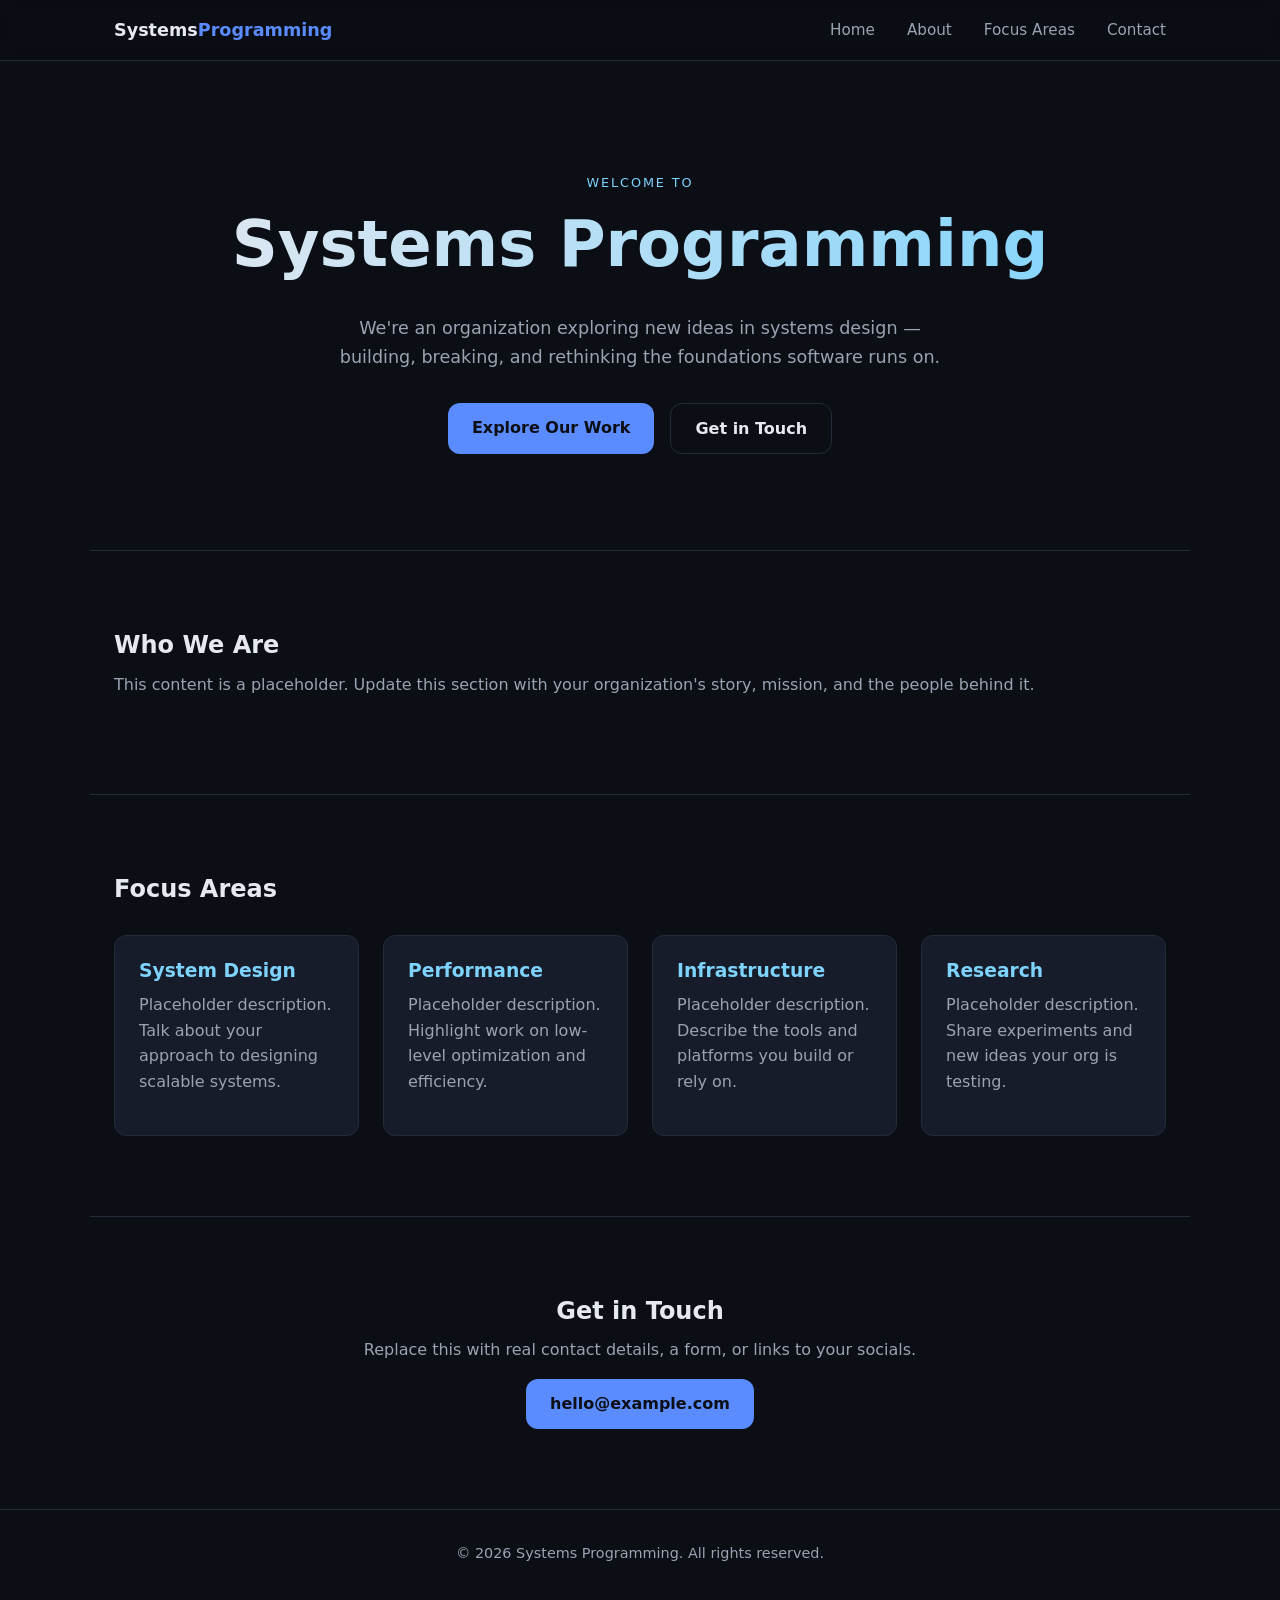
==== index.html @ 07f02024 "new restructure" ====
<!DOCTYPE html>
<html lang="en">
<head>
  <meta charset="UTF-8" />
  <meta name="viewport" content="width=device-width, initial-scale=1.0" />
  <title>Systems Programming Org</title>
  <link rel="stylesheet" href="styles.css" />
</head>
<body>
  <header class="site-header">
    <nav class="navbar">
      <a href="#home" class="logo">Systems<span>Programming</span></a>
      <ul class="nav-links">
        <li><a href="#home">Home</a></li>
        <li><a href="#about">About</a></li>
        <li><a href="#focus">Focus Areas</a></li>
        <li><a href="#contact">Contact</a></li>
      </ul>
      <button class="nav-toggle" aria-label="Toggle navigation">
        <span></span>
        <span></span>
        <span></span>
      </button>
    </nav>
  </header>

  <main>
    <section id="home" class="hero">
      <div class="hero-content">
        <p class="eyebrow">Welcome to</p>
        <h1>Systems Programming</h1>
        <p class="tagline">
          We're an organization exploring new ideas in systems design — building,
          breaking, and rethinking the foundations software runs on.
        </p>
        <div class="hero-actions">
          <a href="#focus" class="btn btn-primary">Explore Our Work</a>
          <a href="#contact" class="btn btn-secondary">Get in Touch</a>
        </div>
      </div>
    </section>

    <section id="about" class="about">
      <h2>Who We Are</h2>
      <p>
        This content is a placeholder. Update this section with your
        organization's story, mission, and the people behind it.
      </p>
    </section>

    <section id="focus" class="focus">
      <h2>Focus Areas</h2>
      <div class="card-grid">
        <article class="card">
          <h3>System Design</h3>
          <p>Placeholder description. Talk about your approach to designing scalable systems.</p>
        </article>
        <article class="card">
          <h3>Performance</h3>
          <p>Placeholder description. Highlight work on low-level optimization and efficiency.</p>
        </article>
        <article class="card">
          <h3>Infrastructure</h3>
          <p>Placeholder description. Describe the tools and platforms you build or rely on.</p>
        </article>
        <article class="card">
          <h3>Research</h3>
          <p>Placeholder description. Share experiments and new ideas your org is testing.</p>
        </article>
      </div>
    </section>

    <section id="contact" class="contact">
      <h2>Get in Touch</h2>
      <p>Replace this with real contact details, a form, or links to your socials.</p>
      <a href="mailto:hello@example.com" class="btn btn-primary">hello@example.com</a>
    </section>
  </main>

  <footer class="site-footer">
    <p>&copy; <span id="year"></span> Systems Programming. All rights reserved.</p>
  </footer>

  <script src="script.js"></script>
</body>
</html>
---- styles.css ----
:root {
  --bg: #0b0e14;
  --bg-alt: #121622;
  --surface: #171c2b;
  --text: #e6e9f0;
  --text-muted: #9aa3b2;
  --accent: #5b8cff;
  --accent-alt: #7dd3fc;
  --border: #242a3a;
  --radius: 12px;
  --max-width: 1100px;
}

* {
  box-sizing: border-box;
}

html {
  scroll-behavior: smooth;
}

body {
  margin: 0;
  font-family: "Segoe UI", system-ui, -apple-system, sans-serif;
  background: var(--bg);
  color: var(--text);
  line-height: 1.6;
}

h1, h2, h3 {
  line-height: 1.2;
  margin: 0 0 0.5em;
}

p {
  margin: 0 0 1em;
  color: var(--text-muted);
}

a {
  color: var(--accent-alt);
}

/* Header */
.site-header {
  position: sticky;
  top: 0;
  z-index: 100;
  background: rgba(11, 14, 20, 0.85);
  backdrop-filter: blur(8px);
  border-bottom: 1px solid var(--border);
}

.navbar {
  max-width: var(--max-width);
  margin: 0 auto;
  display: flex;
  align-items: center;
  justify-content: space-between;
  padding: 1rem 1.5rem;
}

.logo {
  font-weight: 700;
  font-size: 1.1rem;
  color: var(--text);
  text-decoration: none;
}

.logo span {
  color: var(--accent);
}

.nav-links {
  list-style: none;
  display: flex;
  gap: 2rem;
  margin: 0;
  padding: 0;
}

.nav-links a {
  color: var(--text-muted);
  text-decoration: none;
  font-size: 0.95rem;
  transition: color 0.2s ease;
}

.nav-links a:hover {
  color: var(--text);
}

.nav-toggle {
  display: none;
  flex-direction: column;
  gap: 5px;
  background: none;
  border: none;
  cursor: pointer;
  padding: 0.5rem;
}

.nav-toggle span {
  width: 24px;
  height: 2px;
  background: var(--text);
  display: block;
}

/* Hero */
.hero {
  max-width: var(--max-width);
  margin: 0 auto;
  padding: 7rem 1.5rem 6rem;
  text-align: center;
}

.eyebrow {
  text-transform: uppercase;
  letter-spacing: 0.15em;
  font-size: 0.8rem;
  color: var(--accent-alt);
  margin-bottom: 0.75rem;
}

.hero h1 {
  font-size: clamp(2.5rem, 6vw, 4rem);
  background: linear-gradient(90deg, var(--text), var(--accent-alt));
  -webkit-background-clip: text;
  background-clip: text;
  color: transparent;
}

.tagline {
  max-width: 640px;
  margin: 1rem auto 2rem;
  font-size: 1.1rem;
}

.hero-actions {
  display: flex;
  gap: 1rem;
  justify-content: center;
  flex-wrap: wrap;
}

.btn {
  display: inline-block;
  padding: 0.75rem 1.5rem;
  border-radius: var(--radius);
  text-decoration: none;
  font-weight: 600;
  transition: transform 0.15s ease, opacity 0.15s ease;
}

.btn:hover {
  transform: translateY(-2px);
}

.btn-primary {
  background: var(--accent);
  color: #0b0e14;
}

.btn-secondary {
  background: transparent;
  color: var(--text);
  border: 1px solid var(--border);
}

/* Sections */
section {
  max-width: var(--max-width);
  margin: 0 auto;
  padding: 5rem 1.5rem;
}

.about, .focus, .contact {
  border-top: 1px solid var(--border);
}

.card-grid {
  display: grid;
  grid-template-columns: repeat(auto-fit, minmax(220px, 1fr));
  gap: 1.5rem;
  margin-top: 2rem;
}

.card {
  background: var(--surface);
  border: 1px solid var(--border);
  border-radius: var(--radius);
  padding: 1.5rem;
  transition: border-color 0.2s ease, transform 0.2s ease;
}

.card:hover {
  border-color: var(--accent);
  transform: translateY(-4px);
}

.card h3 {
  color: var(--accent-alt);
}

.contact {
  text-align: center;
}

/* Footer */
.site-footer {
  border-top: 1px solid var(--border);
  text-align: center;
  padding: 2rem 1.5rem;
  color: var(--text-muted);
  font-size: 0.9rem;
}

/* Responsive nav */
@media (max-width: 720px) {
  .nav-links {
    position: absolute;
    top: 100%;
    left: 0;
    right: 0;
    background: var(--bg-alt);
    flex-direction: column;
    gap: 0;
    display: none;
    border-bottom: 1px solid var(--border);
  }

  .nav-links.open {
    display: flex;
  }

  .nav-links li {
    border-top: 1px solid var(--border);
  }

  .nav-links a {
    display: block;
    padding: 1rem 1.5rem;
  }

  .nav-toggle {
    display: flex;
  }
}
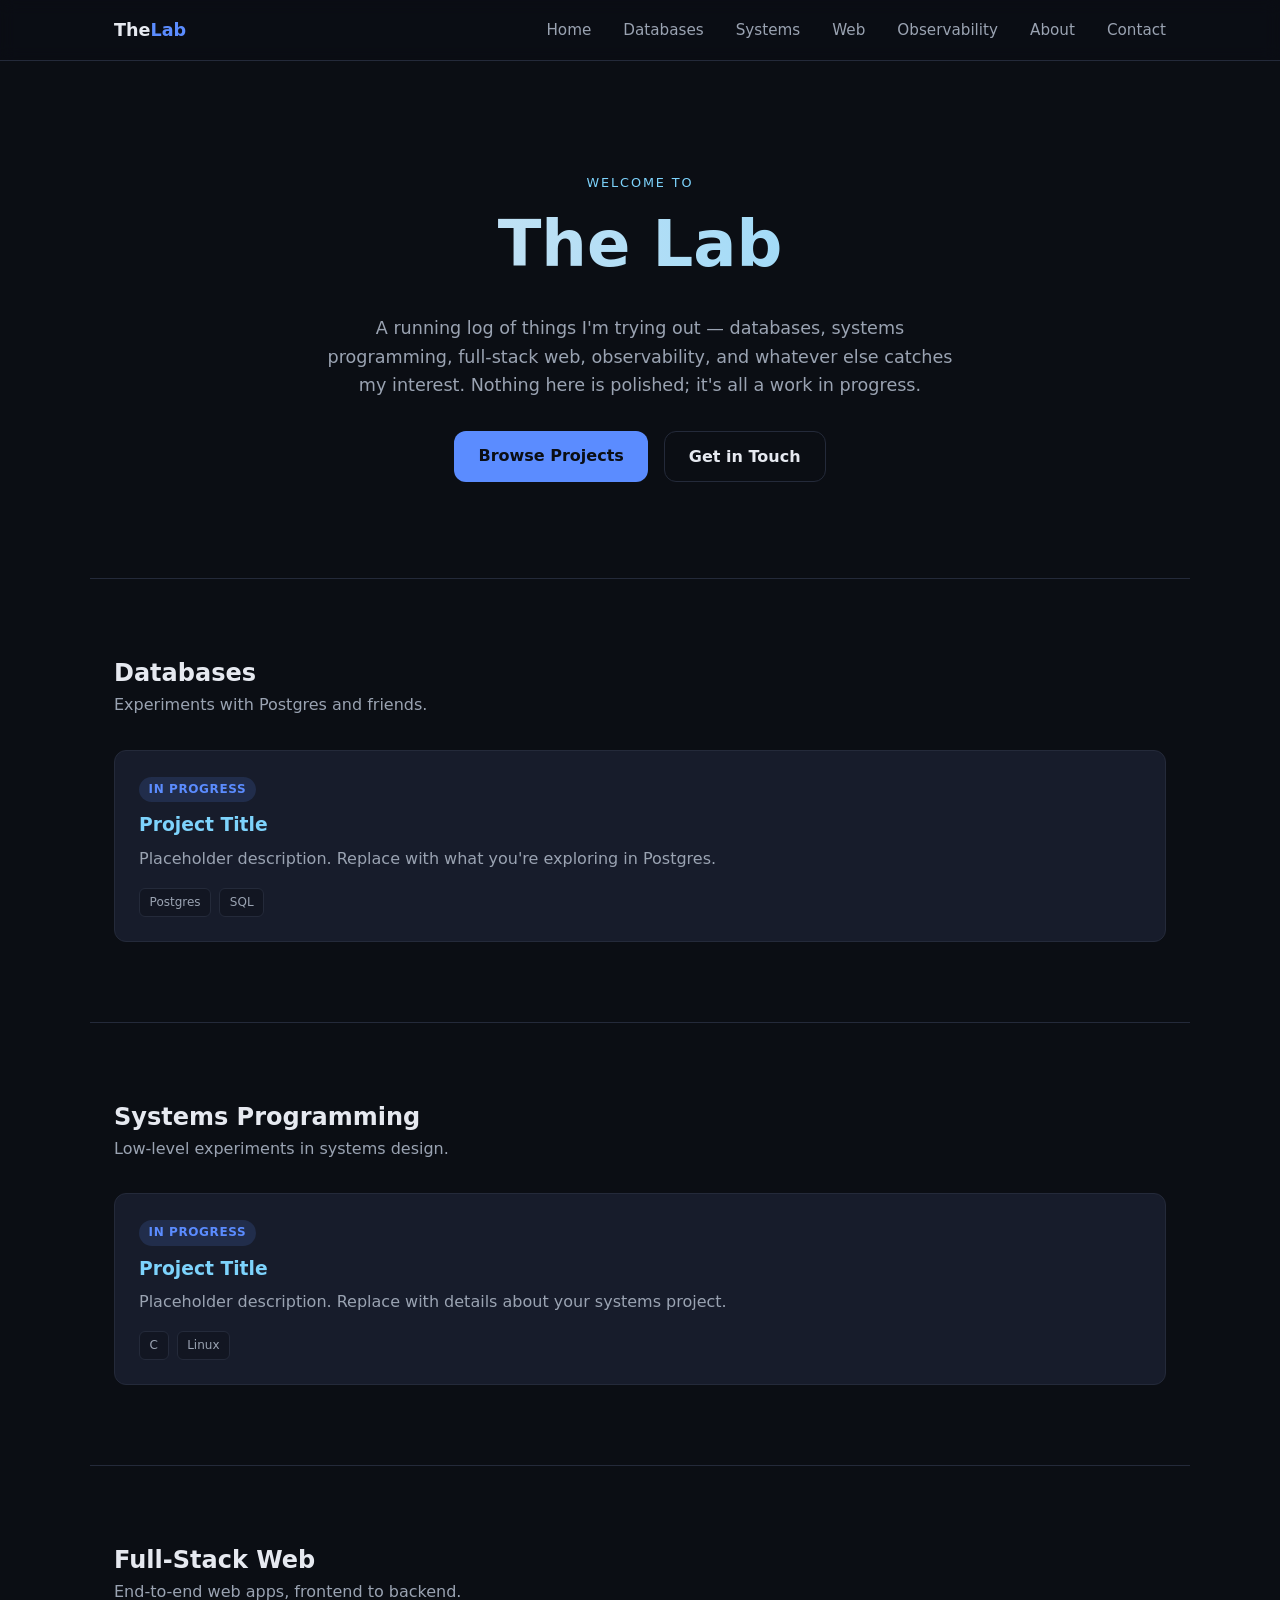
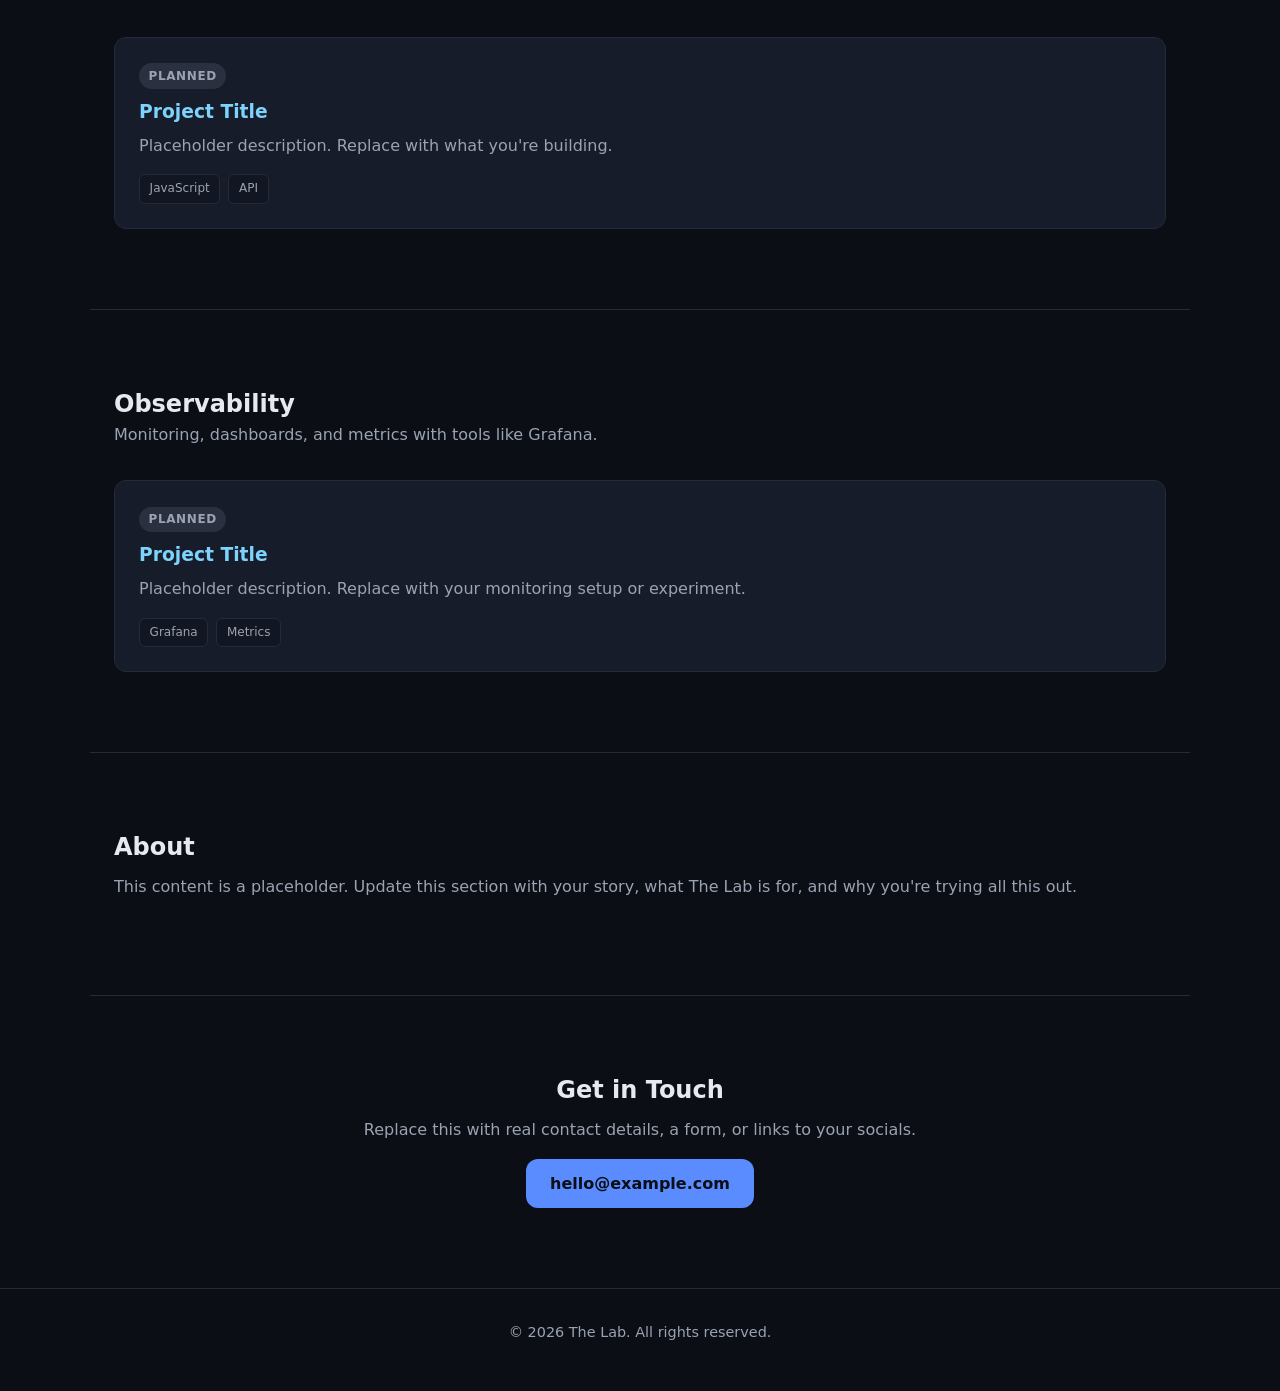
==== commit 41bfea44: "making it more personalized" ====
--- a/index.html
+++ b/index.html
@@ -3,17 +3,20 @@
 <head>
   <meta charset="UTF-8" />
   <meta name="viewport" content="width=device-width, initial-scale=1.0" />
-  <title>Systems Programming Org</title>
+  <title>The Lab</title>
   <link rel="stylesheet" href="styles.css" />
 </head>
 <body>
   <header class="site-header">
     <nav class="navbar">
-      <a href="#home" class="logo">Systems<span>Programming</span></a>
+      <a href="#home" class="logo">The<span>Lab</span></a>
       <ul class="nav-links">
         <li><a href="#home">Home</a></li>
+        <li><a href="#databases">Databases</a></li>
+        <li><a href="#systems">Systems</a></li>
+        <li><a href="#web">Web</a></li>
+        <li><a href="#observability">Observability</a></li>
         <li><a href="#about">About</a></li>
-        <li><a href="#focus">Focus Areas</a></li>
         <li><a href="#contact">Contact</a></li>
       </ul>
       <button class="nav-toggle" aria-label="Toggle navigation">
@@ -28,46 +31,89 @@
     <section id="home" class="hero">
       <div class="hero-content">
         <p class="eyebrow">Welcome to</p>
-        <h1>Systems Programming</h1>
+        <h1>The Lab</h1>
         <p class="tagline">
-          We're an organization exploring new ideas in systems design — building,
-          breaking, and rethinking the foundations software runs on.
+          A running log of things I'm trying out — databases, systems programming,
+          full-stack web, observability, and whatever else catches my interest.
+          Nothing here is polished; it's all a work in progress.
         </p>
         <div class="hero-actions">
-          <a href="#focus" class="btn btn-primary">Explore Our Work</a>
+          <a href="#databases" class="btn btn-primary">Browse Projects</a>
           <a href="#contact" class="btn btn-secondary">Get in Touch</a>
         </div>
       </div>
     </section>
 
-    <section id="about" class="about">
-      <h2>Who We Are</h2>
-      <p>
-        This content is a placeholder. Update this section with your
-        organization's story, mission, and the people behind it.
-      </p>
+    <section id="databases" class="projects">
+      <h2>Databases</h2>
+      <p class="section-intro">Experiments with Postgres and friends.</p>
+      <div class="card-grid">
+        <article class="card">
+          <span class="status status-progress">In Progress</span>
+          <h3>Project Title</h3>
+          <p>Placeholder description. Replace with what you're exploring in Postgres.</p>
+          <div class="tags">
+            <span class="tag">Postgres</span>
+            <span class="tag">SQL</span>
+          </div>
+        </article>
+      </div>
     </section>
 
-    <section id="focus" class="focus">
-      <h2>Focus Areas</h2>
+    <section id="systems" class="projects">
+      <h2>Systems Programming</h2>
+      <p class="section-intro">Low-level experiments in systems design.</p>
       <div class="card-grid">
         <article class="card">
-          <h3>System Design</h3>
-          <p>Placeholder description. Talk about your approach to designing scalable systems.</p>
-        </article>
-        <article class="card">
-          <h3>Performance</h3>
-          <p>Placeholder description. Highlight work on low-level optimization and efficiency.</p>
-        </article>
-        <article class="card">
-          <h3>Infrastructure</h3>
-          <p>Placeholder description. Describe the tools and platforms you build or rely on.</p>
-        </article>
-        <article class="card">
-          <h3>Research</h3>
-          <p>Placeholder description. Share experiments and new ideas your org is testing.</p>
+          <span class="status status-progress">In Progress</span>
+          <h3>Project Title</h3>
+          <p>Placeholder description. Replace with details about your systems project.</p>
+          <div class="tags">
+            <span class="tag">C</span>
+            <span class="tag">Linux</span>
+          </div>
         </article>
       </div>
+    </section>
+
+    <section id="web" class="projects">
+      <h2>Full-Stack Web</h2>
+      <p class="section-intro">End-to-end web apps, frontend to backend.</p>
+      <div class="card-grid">
+        <article class="card">
+          <span class="status status-planned">Planned</span>
+          <h3>Project Title</h3>
+          <p>Placeholder description. Replace with what you're building.</p>
+          <div class="tags">
+            <span class="tag">JavaScript</span>
+            <span class="tag">API</span>
+          </div>
+        </article>
+      </div>
+    </section>
+
+    <section id="observability" class="projects">
+      <h2>Observability</h2>
+      <p class="section-intro">Monitoring, dashboards, and metrics with tools like Grafana.</p>
+      <div class="card-grid">
+        <article class="card">
+          <span class="status status-planned">Planned</span>
+          <h3>Project Title</h3>
+          <p>Placeholder description. Replace with your monitoring setup or experiment.</p>
+          <div class="tags">
+            <span class="tag">Grafana</span>
+            <span class="tag">Metrics</span>
+          </div>
+        </article>
+      </div>
+    </section>
+
+    <section id="about" class="about">
+      <h2>About</h2>
+      <p>
+        This content is a placeholder. Update this section with your story,
+        what The Lab is for, and why you're trying all this out.
+      </p>
     </section>
 
     <section id="contact" class="contact">
@@ -78,7 +124,7 @@
   </main>
 
   <footer class="site-footer">
-    <p>&copy; <span id="year"></span> Systems Programming. All rights reserved.</p>
+    <p>&copy; <span id="year"></span> The Lab. All rights reserved.</p>
   </footer>
 
   <script src="script.js"></script>
--- a/styles.css
+++ b/styles.css
@@ -175,8 +175,12 @@
   padding: 5rem 1.5rem;
 }
 
-.about, .focus, .contact {
+.projects, .about, .contact {
   border-top: 1px solid var(--border);
+}
+
+.section-intro {
+  margin-top: -0.5rem;
 }
 
 .card-grid {
@@ -201,6 +205,48 @@
 
 .card h3 {
   color: var(--accent-alt);
+  margin-top: 0.75rem;
+}
+
+.status {
+  display: inline-block;
+  font-size: 0.75rem;
+  font-weight: 600;
+  text-transform: uppercase;
+  letter-spacing: 0.05em;
+  padding: 0.2rem 0.6rem;
+  border-radius: 999px;
+}
+
+.status-progress {
+  background: rgba(91, 140, 255, 0.15);
+  color: var(--accent);
+}
+
+.status-planned {
+  background: rgba(154, 163, 178, 0.15);
+  color: var(--text-muted);
+}
+
+.status-done {
+  background: rgba(125, 211, 252, 0.15);
+  color: var(--accent-alt);
+}
+
+.tags {
+  display: flex;
+  flex-wrap: wrap;
+  gap: 0.5rem;
+  margin-top: 1rem;
+}
+
+.tag {
+  font-size: 0.75rem;
+  background: var(--bg-alt);
+  border: 1px solid var(--border);
+  color: var(--text-muted);
+  padding: 0.25rem 0.6rem;
+  border-radius: 6px;
 }
 
 .contact {
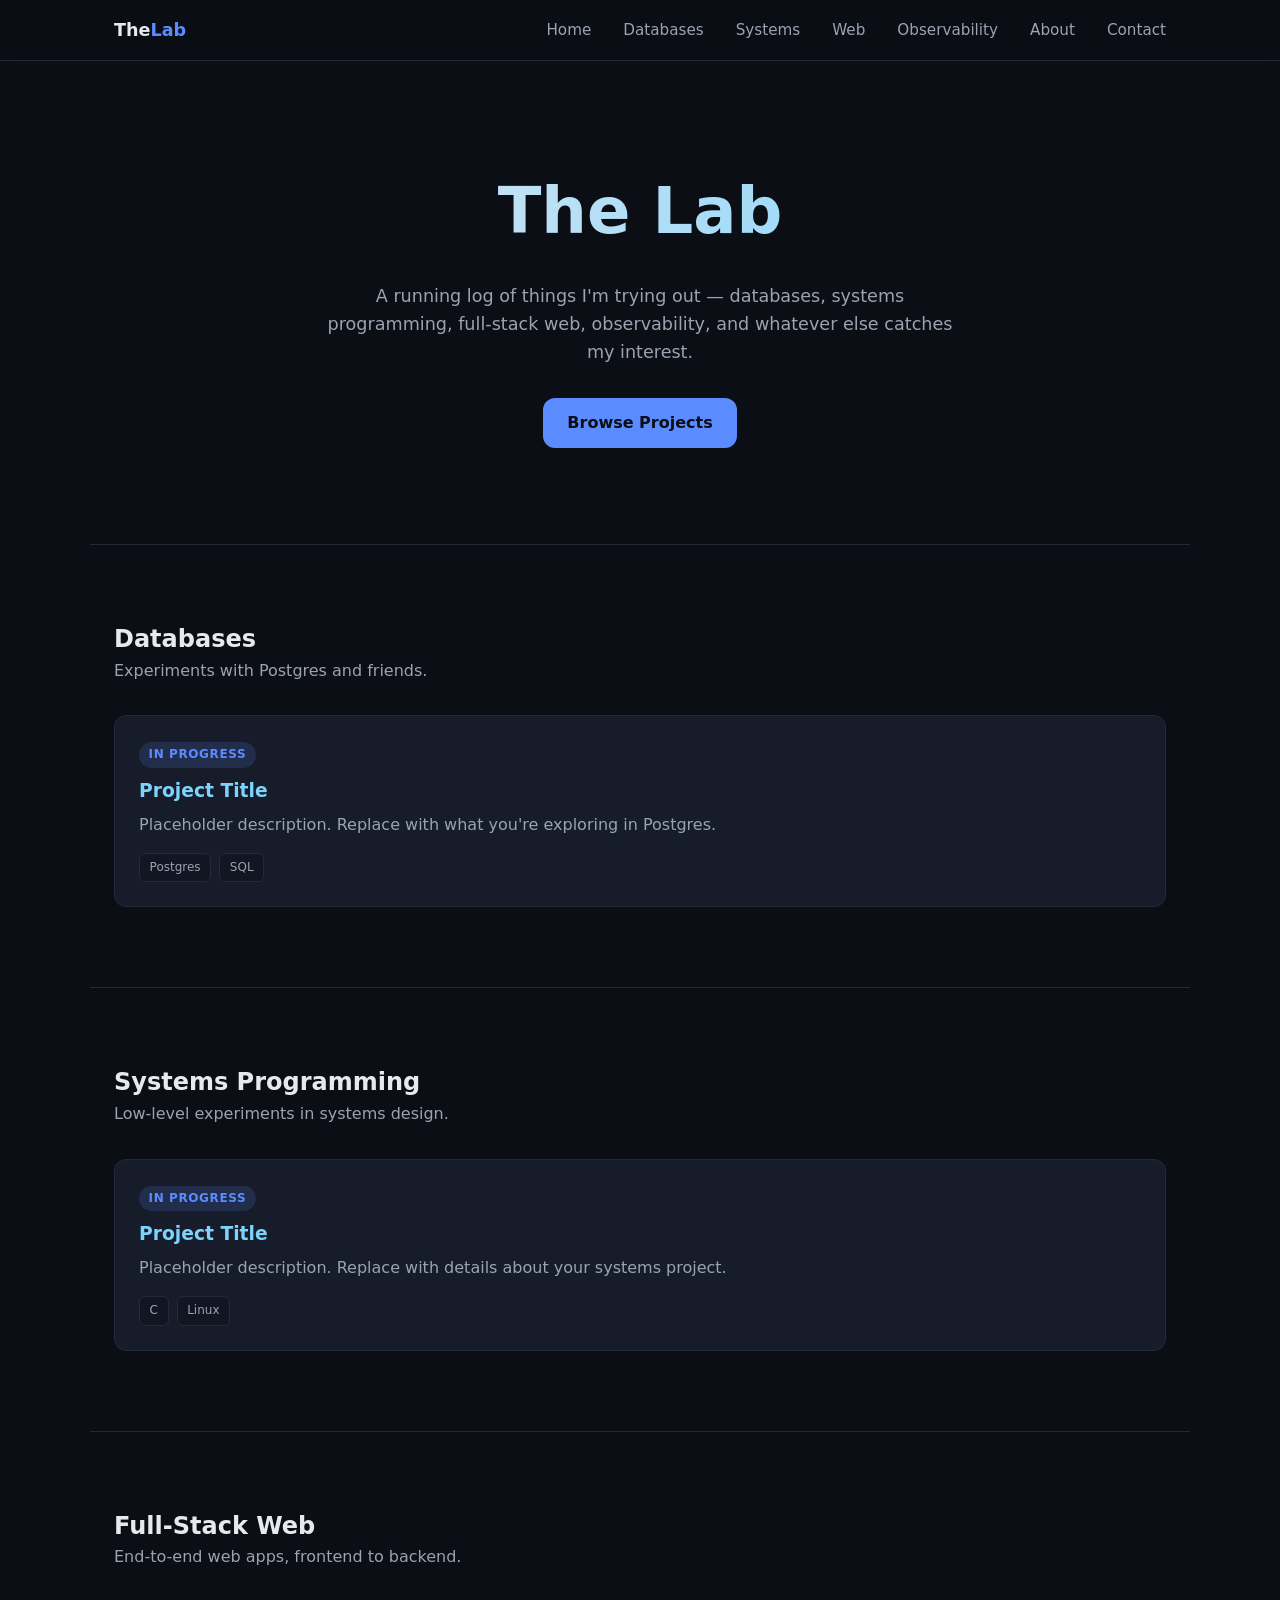
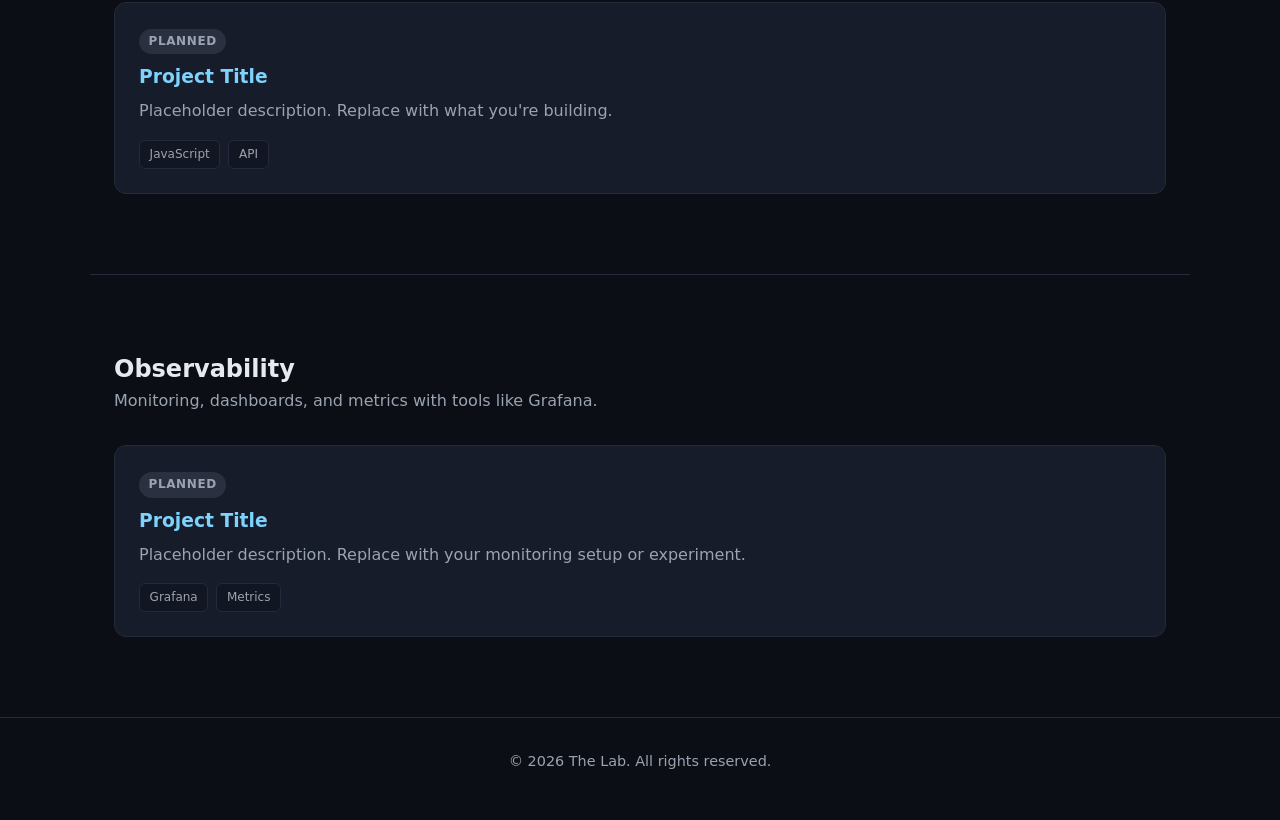
==== commit 5051b4cd: "better categories" ====
--- a/index.html
+++ b/index.html
@@ -30,16 +30,13 @@
   <main>
     <section id="home" class="hero">
       <div class="hero-content">
-        <p class="eyebrow">Welcome to</p>
         <h1>The Lab</h1>
         <p class="tagline">
           A running log of things I'm trying out — databases, systems programming,
           full-stack web, observability, and whatever else catches my interest.
-          Nothing here is polished; it's all a work in progress.
         </p>
         <div class="hero-actions">
           <a href="#databases" class="btn btn-primary">Browse Projects</a>
-          <a href="#contact" class="btn btn-secondary">Get in Touch</a>
         </div>
       </div>
     </section>
@@ -108,21 +105,6 @@
       </div>
     </section>
 
-    <section id="about" class="about">
-      <h2>About</h2>
-      <p>
-        This content is a placeholder. Update this section with your story,
-        what The Lab is for, and why you're trying all this out.
-      </p>
-    </section>
-
-    <section id="contact" class="contact">
-      <h2>Get in Touch</h2>
-      <p>Replace this with real contact details, a form, or links to your socials.</p>
-      <a href="mailto:hello@example.com" class="btn btn-primary">hello@example.com</a>
-    </section>
-  </main>
-
   <footer class="site-footer">
     <p>&copy; <span id="year"></span> The Lab. All rights reserved.</p>
   </footer>
